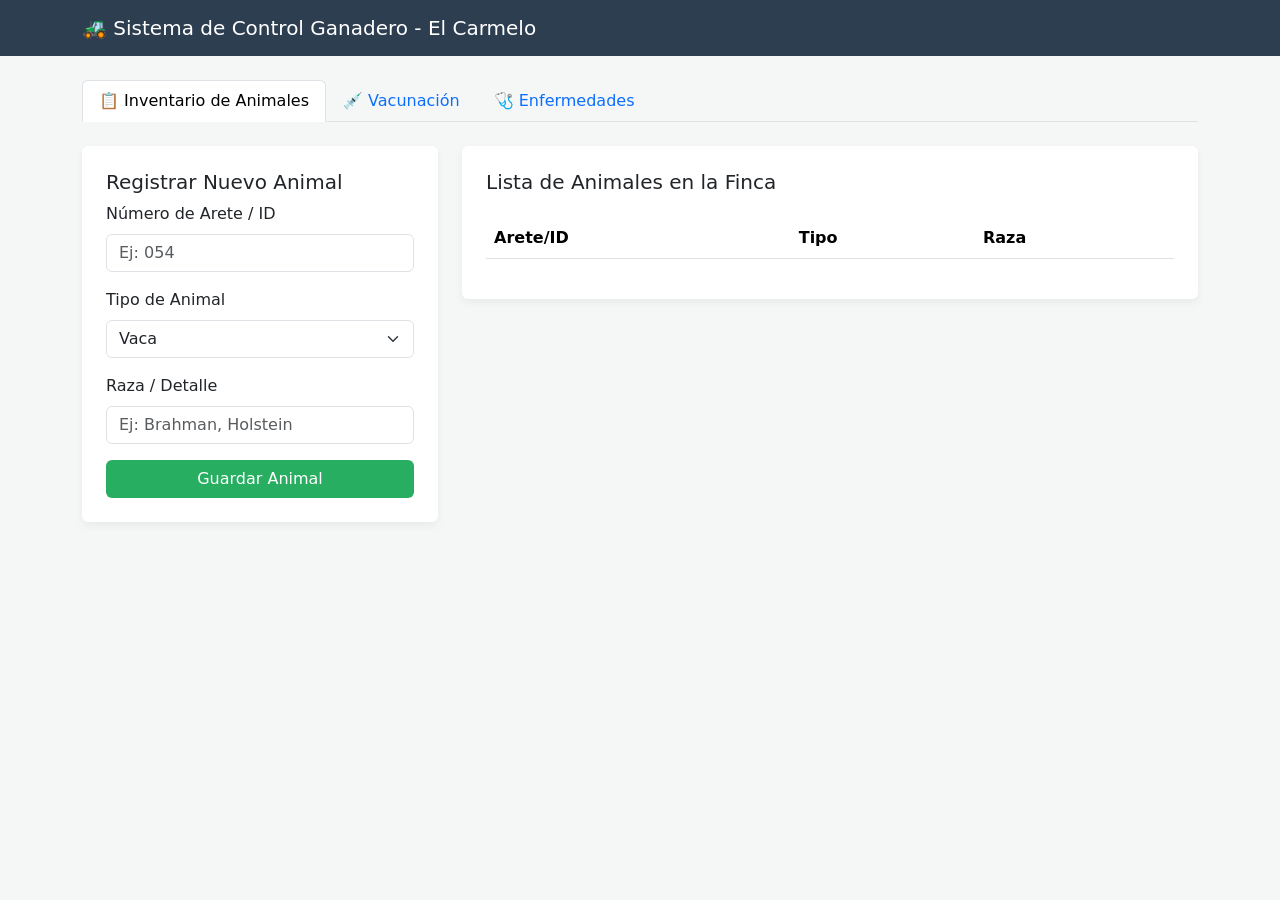
==== index.html @ 8bb4d023 "Estructura inicial modular de El Carmelo" ====
<!DOCTYPE html>
<html lang="es">
<head>
    <meta charset="UTF-8">
    <meta name="viewport" content="width=device-width, initial-scale=1.0">
    <title>Control Ganadero - Finca El Progreso</title>
    <link href="https://cdn.jsdelivr.net/npm/bootstrap@5.3.0/dist/css/bootstrap.min.css" rel="stylesheet">
    <link rel="stylesheet" href="css/styles.css">
</head>
<body>

    <nav class="navbar navbar-expand-lg navbar-dark mb-4">
        <div class="container">
            <a class="navbar-brand" href="#">🚜 Sistema de Control Ganadero - El Carmelo</a>
        </div>
    </nav>

    <div class="container">
        <ul class="nav nav-tabs mb-4" id="myTab" role="tablist">
            <li class="nav-item">
                <button class="nav-link active" id="inventario-tab" data-bs-toggle="tab" data-bs-target="#inventario" type="button">📋 Inventario de Animales</button>
            </li>
            <li class="nav-item">
                <button class="nav-link" id="vacunas-tab" data-bs-toggle="tab" data-bs-target="#vacunas" type="button">💉 Vacunación</button>
            </li>
            <li class="nav-item">
                <button class="nav-link" id="enfermedades-tab" data-bs-toggle="tab" data-bs-target="#enfermedades" type="button">🩺 Enfermedades</button>
            </li>
        </ul>

        <div class="tab-content" id="myTabContent">
            
            <div class="tab-pane fade show active" id="inventario">
                <div class="row">
                    <div class="col-md-4">
                        <div class="card p-4 mb-4">
                            <h5>Registrar Nuevo Animal</h5>
                            <form id="form-animal">
                                <div class="mb-3">
                                    <label class="form-label">Número de Arete / ID</label>
                                    <input type="text" id="arete" class="form-control" placeholder="Ej: 054" required>
                                </div>
                                <div class="mb-3">
                                    <label class="form-label">Tipo de Animal</label>
                                    <select id="tipo" class="form-select" required>
                                        <option value="Vaca">Vaca</option>
                                        <option value="Toro">Toro</option>
                                        <option value="Ternero">Ternero</option>
                                        <option value="Caballo">Caballo</option>
                                        <option value="Otro">Otro</option>
                                    </select>
                                </div>
                                <div class="mb-3">
                                    <label class="form-label">Raza / Detalle</label>
                                    <input type="text" id="raza" class="form-control" placeholder="Ej: Brahman, Holstein">
                                </div>
                                <button type="submit" class="btn btn-custom w-100">Guardar Animal</button>
                            </form>
                        </div>
                    </div>
                    <div class="col-md-8">
                        <div class="card p-4">
                            <h5>Lista de Animales en la Finca</h5>
                            <table class="table table-striped mt-3">
                                <thead>
                                    <tr>
                                        <th>Arete/ID</th>
                                        <th>Tipo</th>
                                        <th>Raza</th>
                                    </tr>
                                </thead>
                                <tbody id="tabla-animales"></tbody>
                            </table>
                        </div>
                    </div>
                </div>
            </div>

            <div class="tab-pane fade" id="vacunas">
                <div class="row">
                    <div class="col-md-4">
                        <div class="card p-4 mb-4">
                            <h5>Registrar Vacunación</h5>
                            <form id="form-vacuna">
                                <div class="mb-3">
                                    <label class="form-label">Arete del Animal</label>
                                    <input type="text" id="vacuna-arete" class="form-control" placeholder="Ej: 054" required>
                                </div>
                                <div class="mb-3">
                                    <label class="form-label">Nombre de la Vacuna</label>
                                    <input type="text" id="vacuna-nombre" class="form-control" placeholder="Ej: Fiebre Aftosa, Triple" required>
                                </div>
                                <div class="mb-3">
                                    <label class="form-label">Fecha de Aplicación</label>
                                    <input type="date" id="vacuna-fecha" class="form-control" required>
                                </div>
                                <button type="submit" class="btn btn-custom w-100">Registrar Vacuna</button>
                            </form>
                        </div>
                    </div>
                    <div class="col-md-8">
                        <div class="card p-4">
                            <h5>Historial de Vacunación</h5>
                            <table class="table table-striped mt-3">
                                <thead>
                                    <tr>
                                        <th>Animal (Arete)</th>
                                        <th>Vacuna</th>
                                        <th>Fecha</th>
                                    </tr>
                                </thead>
                                <tbody id="tabla-vacunas"></tbody>
                            </table>
                        </div>
                    </div>
                </div>
            </div>

            <div class="tab-pane fade" id="enfermedades">
                <div class="row">
                    <div class="col-md-4">
                        <div class="card p-4 mb-4">
                            <h5>Reportar Animal Enfermo</h5>
                            <form id="form-enfermedad">
                                <div class="mb-3">
                                    <label class="form-label">Arete del Animal</label>
                                    <input type="text" id="enf-arete" class="form-control" placeholder="Ej: 054" required>
                                </div>
                                <div class="mb-3">
                                    <label class="form-label">Diagnóstico / Síntomas</label>
                                    <input type="text" id="enf-nombre" class="form-control" placeholder="Ej: Mastitis, Cojera" required>
                                </div>
                                <div class="mb-3">
                                    <label class="form-label">Tratamiento / Medicamento</label>
                                    <textarea id="enf-tratamiento" class="form-control" rows="2" placeholder="Ej: Antibiótico por 3 días"></textarea>
                                </div>
                                <button type="submit" class="btn btn-custom w-100">Guardar Reporte</button>
                            </form>
                        </div>
                    </div>
                    <div class="col-md-8">
                        <div class="card p-4">
                            <h5>Control de Enfermedades y Tratamientos</h5>
                            <table class="table table-striped mt-3">
                                <thead>
                                    <tr>
                                        <th>Animal (Arete)</th>
                                        <th>Enfermedad/Síntomas</th>
                                        <th>Tratamiento</th>
                                    </tr>
                                </thead>
                                <tbody id="tabla-enfermedades"></tbody>
                            </table>
                        </div>
                    </div>
                </div>
            </div>

        </div>
    </div>

    <script src="https://cdn.jsdelivr.net/npm/bootstrap@5.3.0/dist/js/bootstrap.bundle.min.js"></script>
    
    <script src="js/main.js"></script>
</body>
</html>
---- css/styles.css ----
body {
    background-color: #f4f7f6;
}

.navbar {
    background-color: #2c3e50; /* Un azul oscuro elegante */
}

.card {
    border: none;
    box-shadow: 0 4px 8px rgba(0, 0, 0, 0.05);
}

.btn-custom {
    background-color: #27ae60; /* Verde campo */
    color: white;
}

.btn-custom:hover {
    background-color: #219653;
    color: white;
}
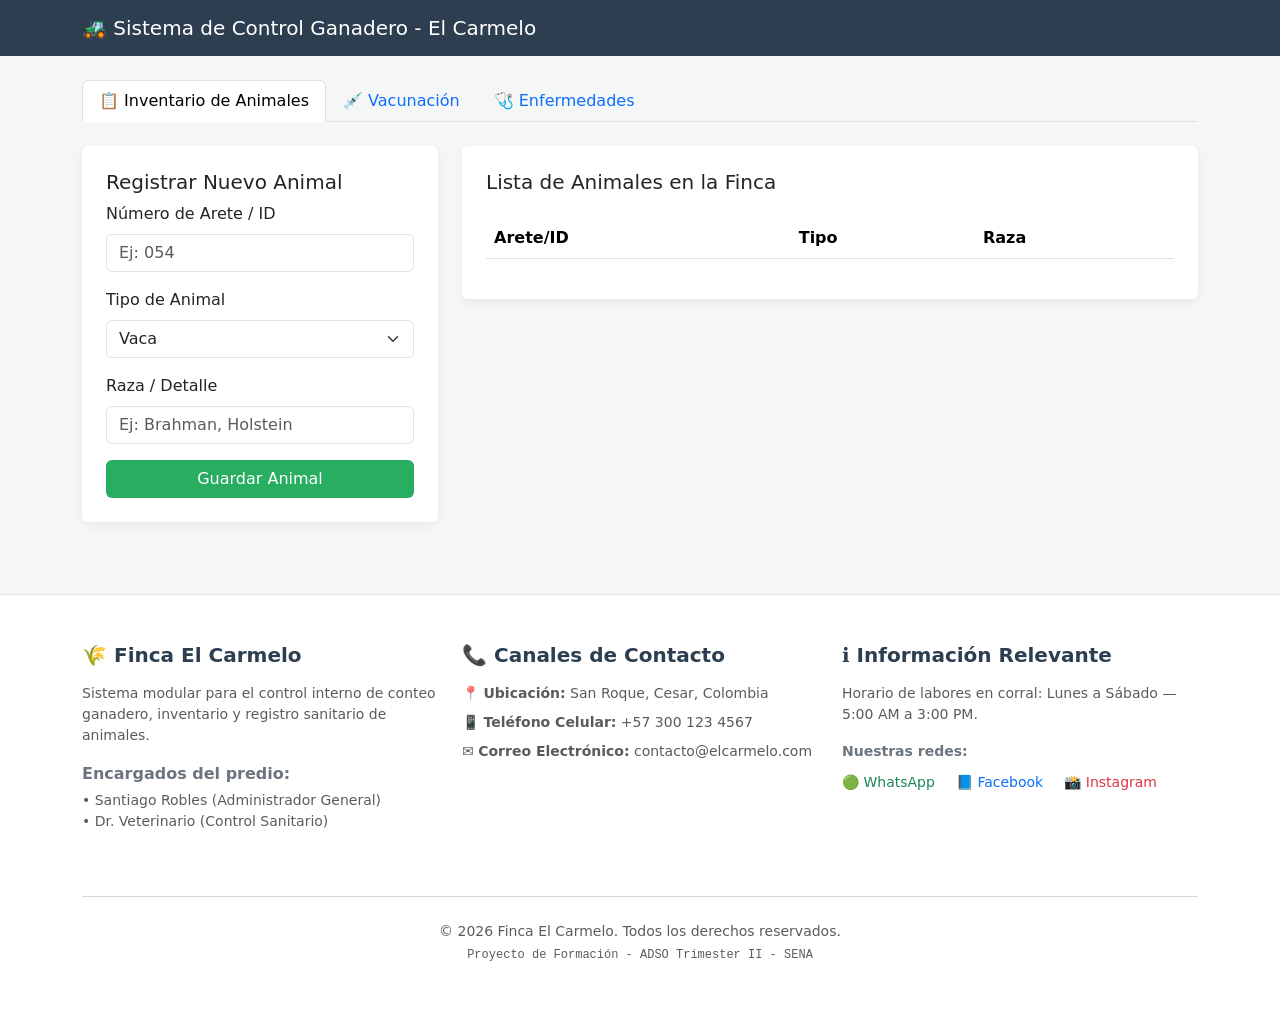
==== commit 8fec1f85: "Segunda actualización: contacto" ====
--- a/index.html
+++ b/index.html
@@ -159,8 +159,50 @@
         </div>
     </div>
 
+    <footer class="footer-finca mt-5 py-5">
+        <div class="container">
+            <div class="row text-center text-md-start">
+                
+                <div class="col-md-4 mb-4">
+                    <h5 class="fw-bold mb-3">🌾 Finca El Carmelo</h5>
+                    <p class="text-muted small">Sistema modular para el control interno de conteo ganadero, inventario y registro sanitario de animales.</p>
+                    <p class="mb-1 mt-3 fw-semibold text-secondary">Encargados del predio:</p>
+                    <ul class="list-unstyled text-muted small">
+                        <li>• Santiago Robles (Administrador General)</li> <li>• Dr. Veterinario (Control Sanitario)</li>   </ul>
+                </div>
+
+                <div class="col-md-4 mb-4">
+                    <h5 class="fw-bold mb-3">📞 Canales de Contacto</h5>
+                    <ul class="list-unstyled text-muted small">
+                        <li class="mb-2">📍 <strong>Ubicación:</strong> San Roque, Cesar, Colombia</li> <li class="mb-2">📱 <strong>Teléfono Celular:</strong> +57 300 123 4567</li>      <li class="mb-2">✉️ <strong>Correo Electrónico:</strong> contacto@elcarmelo.com</li> </ul>
+                </div>
+
+                <div class="col-md-4 mb-4">
+                    <h5 class="fw-bold mb-3">ℹ️ Información Relevante</h5>
+                    <p class="text-muted small mb-3">Horario de labores en corral: Lunes a Sábado — 5:00 AM a 3:00 PM.</p>
+                    
+                    <p class="mb-2 fw-semibold text-secondary small">Nuestras redes:</p>
+                    <div class="redes-sociales">
+                        <a href="#" class="text-decoration-none me-3 text-success small">🟢 WhatsApp</a>
+                        <a href="#" class="text-decoration-none me-3 text-primary small">📘 Facebook</a>
+                        <a href="#" class="text-decoration-none text-danger small">📸 Instagram</a>
+                    </div>
+                </div>
+
+            </div>
+
+            <hr class="text-muted my-4">
+
+            <div class="row">
+                <div class="col text-center">
+                    <p class="text-muted small mb-1">© 2026 Finca El Carmelo. Todos los derechos reservados.</p>
+                    <p class="text-muted extra-small font-monospace">Proyecto de Formación - ADSO Trimester II - SENA</p>
+                </div>
+            </div>
+        </div>
+    </footer>
+
     <script src="https://cdn.jsdelivr.net/npm/bootstrap@5.3.0/dist/js/bootstrap.bundle.min.js"></script>
-    
     <script src="js/main.js"></script>
 </body>
 </html>
--- a/css/styles.css
+++ b/css/styles.css
@@ -19,4 +19,19 @@
 .btn-custom:hover {
     background-color: #219653;
     color: white;
+}
+/* ==================================================== */
+/* ESTILOS EXCLUSIVOS PARA EL PIE DE PÁGINA (FOOTER)    */
+/* ==================================================== */
+.footer-finca {
+    background-color: #ffffff; /* Fondo totalmente blanco para que resalte del gris del fondo */
+    border-top: 1px solid #e3e6f0; /* Una línea gris muy sutil en la parte superior */
+}
+
+.footer-finca h5 {
+    color: #2c3e50; /* Usamos el mismo tono azul oscuro de tu barra de navegación superior */
+}
+
+.extra-small {
+    font-size: 0.75rem; /* Un tamaño de letra un poco más pequeño para los créditos institucionales */
 }
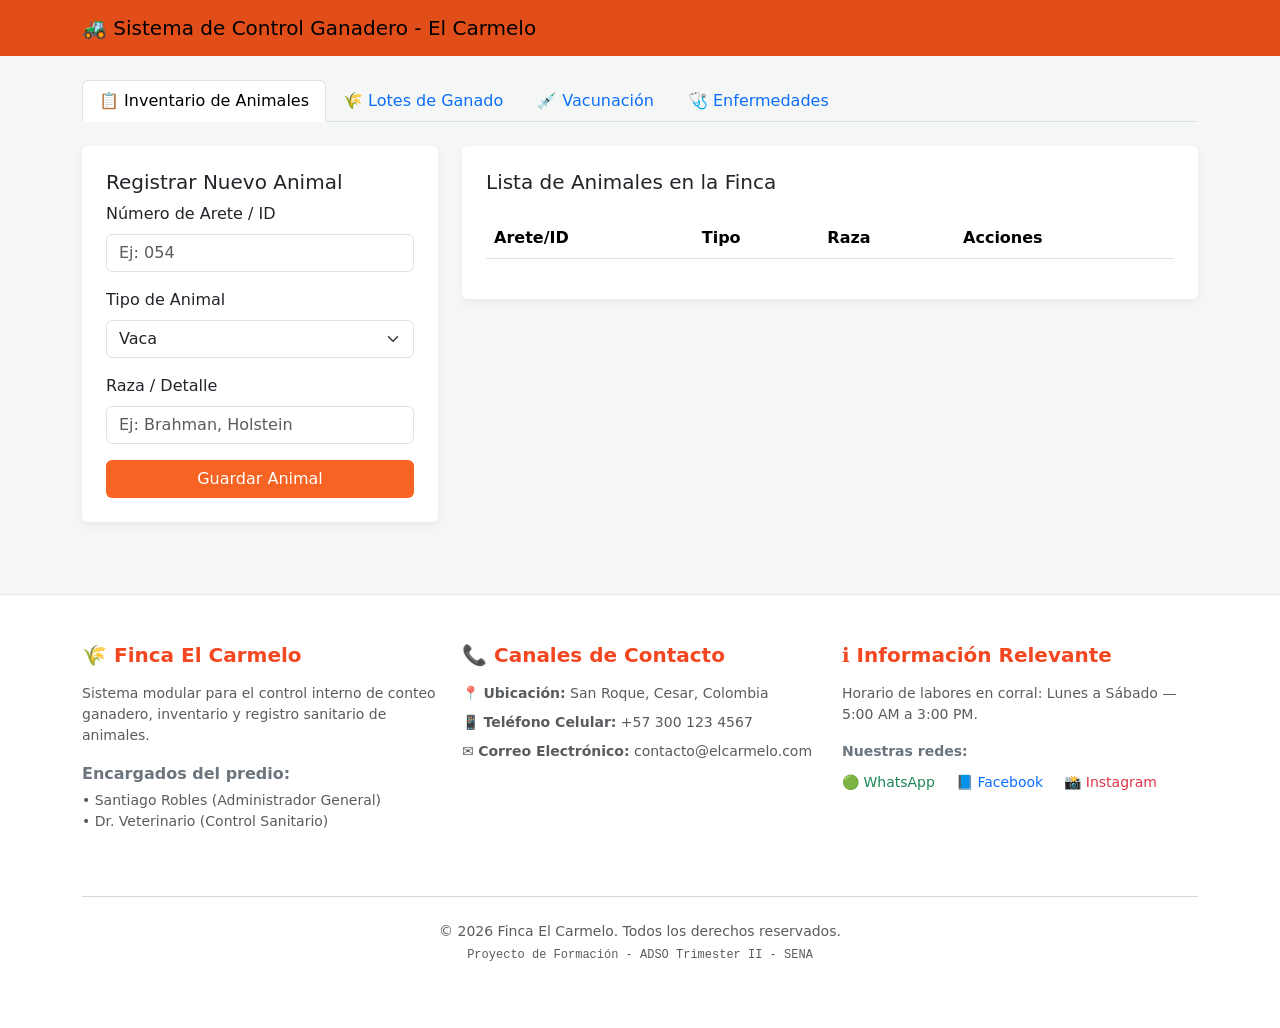
==== commit 9dbf4a1a: "Versión 0.2" ====
--- a/index.html
+++ b/index.html
@@ -9,7 +9,7 @@
 </head>
 <body>
 
-    <nav class="navbar navbar-expand-lg navbar-dark mb-4">
+    <nav class="navbar navbar-expand-lg navbar- mb-4">
         <div class="container">
             <a class="navbar-brand" href="#">🚜 Sistema de Control Ganadero - El Carmelo</a>
         </div>
@@ -19,6 +19,9 @@
         <ul class="nav nav-tabs mb-4" id="myTab" role="tablist">
             <li class="nav-item">
                 <button class="nav-link active" id="inventario-tab" data-bs-toggle="tab" data-bs-target="#inventario" type="button">📋 Inventario de Animales</button>
+            </li>
+            <li class="nav-item">
+                <button class="nav-link" id="lotes-tab" data-bs-toggle="tab" data-bs-target="#lotes" type="button">🌾 Lotes de Ganado</button>
             </li>
             <li class="nav-item">
                 <button class="nav-link" id="vacunas-tab" data-bs-toggle="tab" data-bs-target="#vacunas" type="button">💉 Vacunación</button>
@@ -67,10 +70,23 @@
                                         <th>Arete/ID</th>
                                         <th>Tipo</th>
                                         <th>Raza</th>
-                                    </tr>
+                                        <th>Acciones</th> </tr>
                                 </thead>
                                 <tbody id="tabla-animales"></tbody>
                             </table>
+                        </div>
+                    </div>
+                </div>
+            </div>
+
+            <div class="tab-pane fade" id="lotes">
+                <div class="row">
+                    <div class="col-md-12">
+                        <div class="card p-4">
+                            <h5>Resumen de Animales por Lotes (Categorías)</h5>
+                            <p class="text-muted">Aquí puedes ver de forma automática cuántos animales tienes registrados según su tipo.</p>
+                            <div class="row mt-4" id="contenedor-lotes">
+                                </div>
                         </div>
                     </div>
                 </div>
@@ -202,6 +218,8 @@
         </div>
     </footer>
 
+
+    
     <script src="https://cdn.jsdelivr.net/npm/bootstrap@5.3.0/dist/js/bootstrap.bundle.min.js"></script>
     <script src="js/main.js"></script>
 </body>
--- a/css/styles.css
+++ b/css/styles.css
@@ -3,7 +3,7 @@
 }
 
 .navbar {
-    background-color: #2c3e50; /* Un azul oscuro elegante */
+    background-color: #e24e19; /* Un azul oscuro elegante */
 }
 
 .card {
@@ -12,12 +12,12 @@
 }
 
 .btn-custom {
-    background-color: #27ae60; /* Verde campo */
+    background-color: #f66323; /* Verde campo */
     color: white;
 }
 
 .btn-custom:hover {
-    background-color: #219653;
+    background-color: #df591af1;
     color: white;
 }
 /* ==================================================== */
@@ -29,7 +29,7 @@
 }
 
 .footer-finca h5 {
-    color: #2c3e50; /* Usamos el mismo tono azul oscuro de tu barra de navegación superior */
+    color: #f1390fed; /* Usamos el mismo tono azul oscuro de tu barra de navegación superior */
 }
 
 .extra-small {
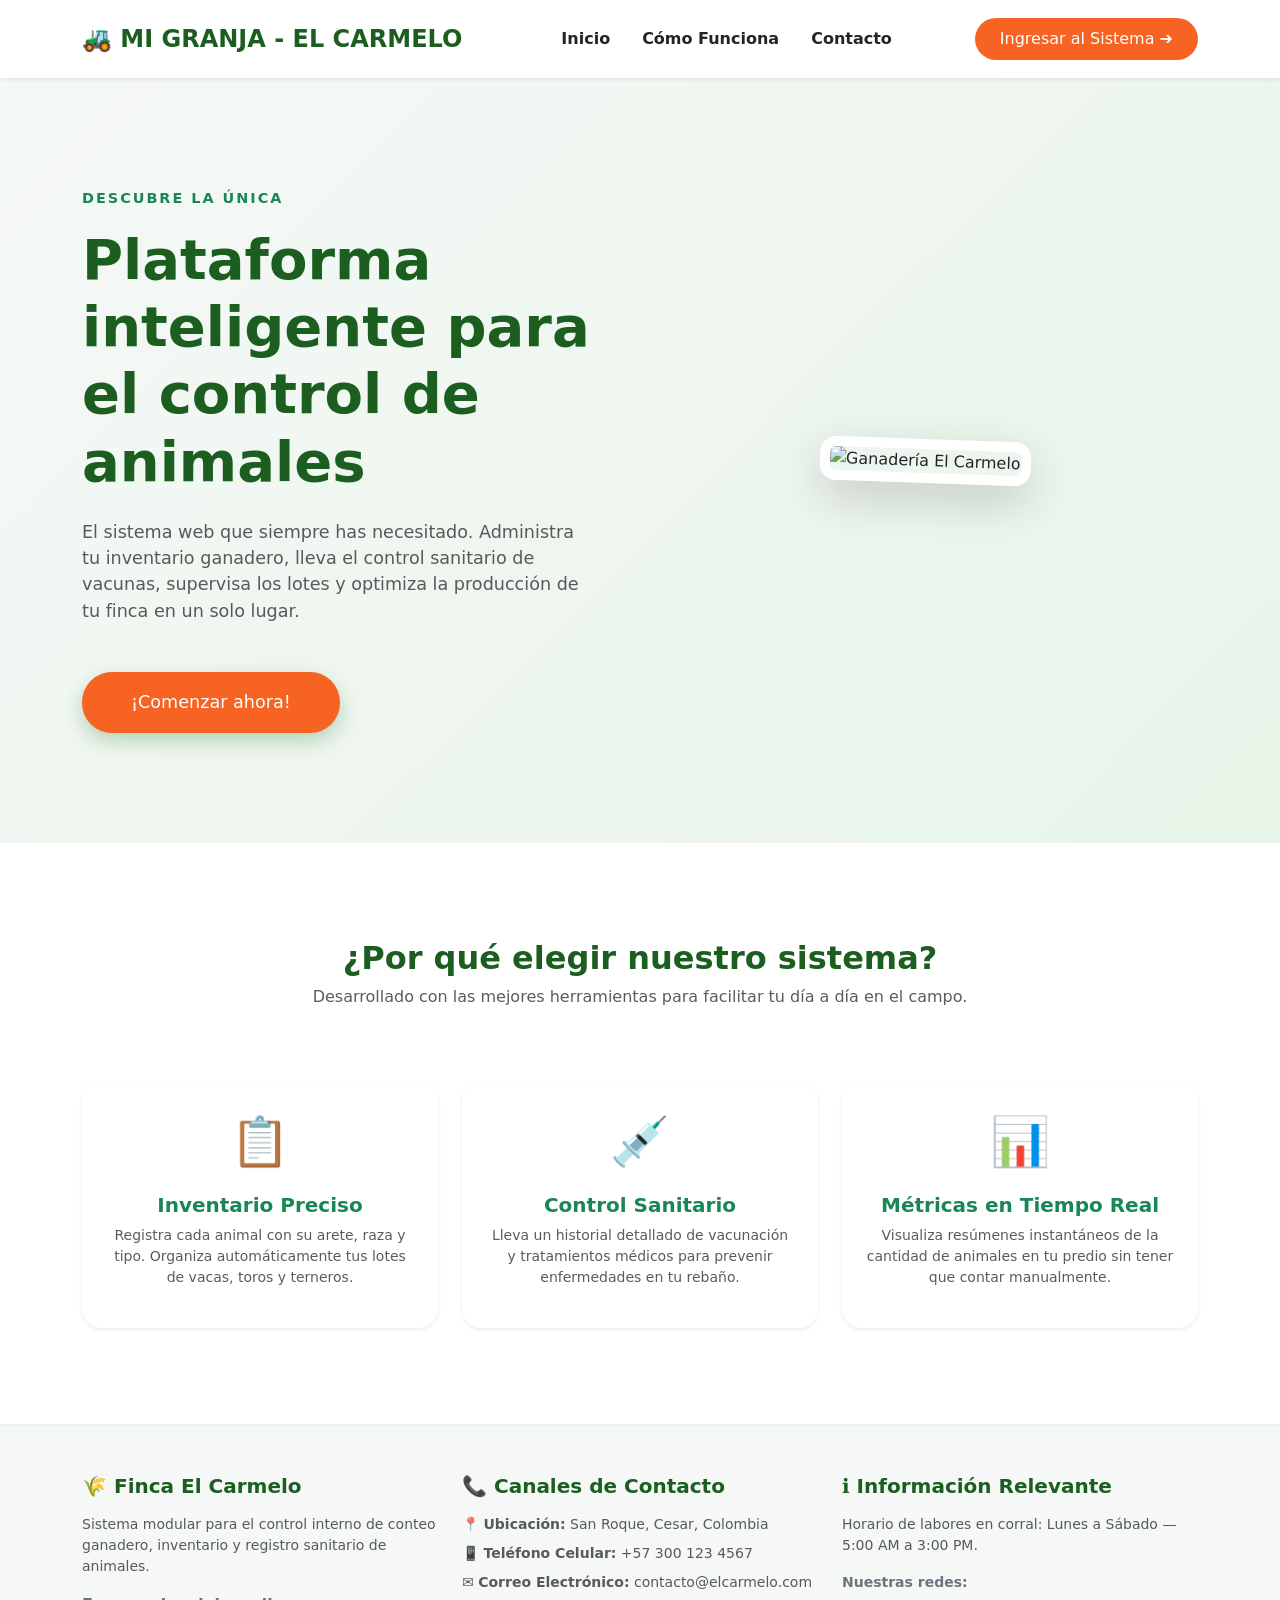
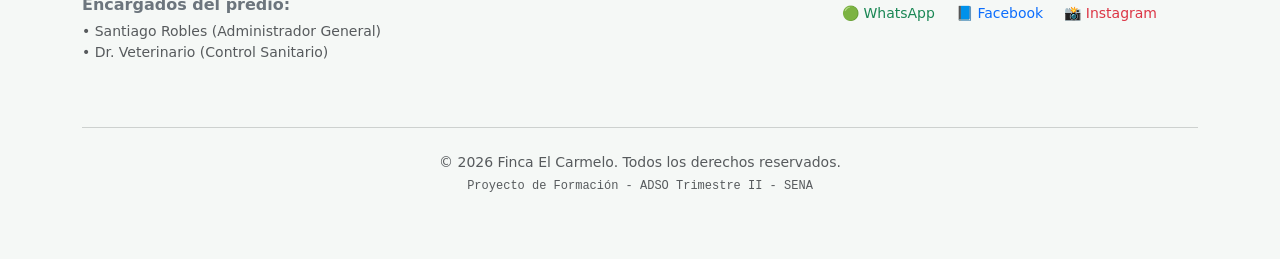
==== commit 2636a319: "version 0.3" ====
--- a/index.html
+++ b/index.html
@@ -3,200 +3,123 @@
 <head>
     <meta charset="UTF-8">
     <meta name="viewport" content="width=device-width, initial-scale=1.0">
-    <title>Control Ganadero - Finca El Progreso</title>
+    <title>Inicio - El Carmelo AgroTech</title>
+    <!-- Bootstrap CSS (El diseño base) -->
     <link href="https://cdn.jsdelivr.net/npm/bootstrap@5.3.0/dist/css/bootstrap.min.css" rel="stylesheet">
+    <!-- Tus propios estilos (Para que use tus colores verdes modernos) -->
     <link rel="stylesheet" href="css/styles.css">
 </head>
 <body>
 
-    <nav class="navbar navbar-expand-lg navbar- mb-4">
+    <!-- BARRA DE NAVEGACIÓN SUPERIOR -->
+    <nav class="navbar navbar-expand-lg navbar-light bg-white py-3 shadow-sm">
         <div class="container">
-            <a class="navbar-brand" href="#">🚜 Sistema de Control Ganadero - El Carmelo</a>
+            <a class="navbar-brand fw-bold" style="color: #1b5e20; font-size: 1.5rem;" href="#">
+                🚜 MI GRANJA - EL CARMELO
+            </a>
+            <button class="navbar-toggler" type="button" data-bs-toggle="collapse" data-bs-target="#menuPrincipal">
+                <span class="navbar-toggler-icon"></span>
+            </button>
+            <div class="collapse navbar-collapse" id="menuPrincipal">
+                <ul class="navbar-nav mx-auto mb-2 mb-lg-0">
+                    <li class="nav-item"><a class="nav-link fw-semibold text-dark px-3" href="#">Inicio</a></li>
+                    <li class="nav-item"><a class="nav-link fw-semibold text-dark px-3" href="#beneficios">Cómo Funciona</a></li>
+                    <li class="nav-item"><a class="nav-link fw-semibold text-dark px-3" href="#contacto">Contacto</a></li>
+                </ul>
+                <!-- Este botón te lleva mágicamente a tus tablas de animales -->
+                <a href="sistema.html" class="btn btn-custom px-4 py-2" style="border-radius: 25px;">Ingresar al Sistema ➔</a>
+            </div>
         </div>
     </nav>
 
-    <div class="container">
-        <ul class="nav nav-tabs mb-4" id="myTab" role="tablist">
-            <li class="nav-item">
-                <button class="nav-link active" id="inventario-tab" data-bs-toggle="tab" data-bs-target="#inventario" type="button">📋 Inventario de Animales</button>
-            </li>
-            <li class="nav-item">
-                <button class="nav-link" id="lotes-tab" data-bs-toggle="tab" data-bs-target="#lotes" type="button">🌾 Lotes de Ganado</button>
-            </li>
-            <li class="nav-item">
-                <button class="nav-link" id="vacunas-tab" data-bs-toggle="tab" data-bs-target="#vacunas" type="button">💉 Vacunación</button>
-            </li>
-            <li class="nav-item">
-                <button class="nav-link" id="enfermedades-tab" data-bs-toggle="tab" data-bs-target="#enfermedades" type="button">🩺 Enfermedades</button>
-            </li>
-        </ul>
+    <!-- SECCIÓN DE PORTADA PRINCIPAL (HERO) -->
+    <section class="hero-section d-flex align-items-center" style="min-height: 85vh; background: linear-gradient(135deg, #f5f8f6 0%, #e8f5e9 100%);">
+        <div class="container">
+            <div class="row align-items-center">
+                
+                <!-- Texto Izquierdo -->
+                <div class="col-lg-6 mb-5 mb-lg-0 pe-lg-5">
+                    <p class="text-success fw-bold text-uppercase" style="letter-spacing: 2px; font-size: 0.9rem;">Descubre la única</p>
+                    <h1 class="display-4 fw-bold mb-4" style="color: #1b5e20; line-height: 1.2;">
+                        Plataforma inteligente para el control de animales
+                    </h1>
+                    <p class="lead text-muted mb-5" style="font-size: 1.1rem;">
+                        El sistema web que siempre has necesitado. Administra tu inventario ganadero, lleva el control sanitario de vacunas, supervisa los lotes y optimiza la producción de tu finca en un solo lugar.
+                    </p>
+                    <a href="sistema.html" class="btn btn-custom btn-lg px-5 py-3" style="border-radius: 30px; font-size: 1.1rem; box-shadow: 0 8px 20px rgba(46, 125, 50, 0.3);">
+                        ¡Comenzar ahora!
+                    </a>
+                </div>
+                
+                <!-- Imagen Derecha Ilustrativa -->
+                <div class="col-lg-6 text-center">
+                    <img src="https://images.unsplash.com/photo-1544252683-3665eb871a36?ixlib=rb-4.0.3&auto=format&fit=crop&w=800&q=80" 
+                         alt="Ganadería El Carmelo" 
+                         class="img-fluid rounded-4 shadow-lg" 
+                         style="border: 10px solid white; transform: rotate(2deg);">
+                </div>
+            </div>
+        </div>
+    </section>
 
-        <div class="tab-content" id="myTabContent">
+    <!-- SECCIÓN DE BENEFICIOS (TARJETAS) -->
+    <section id="beneficios" class="py-5 bg-white">
+        <div class="container py-5">
+            <div class="text-center mb-5">
+                <h2 class="fw-bold" style="color: #1b5e20;">¿Por qué elegir nuestro sistema?</h2>
+                <p class="text-muted">Desarrollado con las mejores herramientas para facilitar tu día a día en el campo.</p>
+            </div>
             
-            <div class="tab-pane fade show active" id="inventario">
-                <div class="row">
-                    <div class="col-md-4">
-                        <div class="card p-4 mb-4">
-                            <h5>Registrar Nuevo Animal</h5>
-                            <form id="form-animal">
-                                <div class="mb-3">
-                                    <label class="form-label">Número de Arete / ID</label>
-                                    <input type="text" id="arete" class="form-control" placeholder="Ej: 054" required>
-                                </div>
-                                <div class="mb-3">
-                                    <label class="form-label">Tipo de Animal</label>
-                                    <select id="tipo" class="form-select" required>
-                                        <option value="Vaca">Vaca</option>
-                                        <option value="Toro">Toro</option>
-                                        <option value="Ternero">Ternero</option>
-                                        <option value="Caballo">Caballo</option>
-                                        <option value="Otro">Otro</option>
-                                    </select>
-                                </div>
-                                <div class="mb-3">
-                                    <label class="form-label">Raza / Detalle</label>
-                                    <input type="text" id="raza" class="form-control" placeholder="Ej: Brahman, Holstein">
-                                </div>
-                                <button type="submit" class="btn btn-custom w-100">Guardar Animal</button>
-                            </form>
-                        </div>
+            <div class="row g-4 mt-3">
+                <div class="col-md-4">
+                    <div class="card h-100 text-center p-4 shadow-sm" style="border-radius: 20px;">
+                        <div class="mb-3" style="font-size: 3rem;">📋</div>
+                        <h5 class="fw-bold text-success">Inventario Preciso</h5>
+                        <p class="text-muted small">Registra cada animal con su arete, raza y tipo. Organiza automáticamente tus lotes de vacas, toros y terneros.</p>
                     </div>
-                    <div class="col-md-8">
-                        <div class="card p-4">
-                            <h5>Lista de Animales en la Finca</h5>
-                            <table class="table table-striped mt-3">
-                                <thead>
-                                    <tr>
-                                        <th>Arete/ID</th>
-                                        <th>Tipo</th>
-                                        <th>Raza</th>
-                                        <th>Acciones</th> </tr>
-                                </thead>
-                                <tbody id="tabla-animales"></tbody>
-                            </table>
-                        </div>
+                </div>
+                <div class="col-md-4">
+                    <div class="card h-100 text-center p-4 shadow-sm" style="border-radius: 20px;">
+                        <div class="mb-3" style="font-size: 3rem;">💉</div>
+                        <h5 class="fw-bold text-success">Control Sanitario</h5>
+                        <p class="text-muted small">Lleva un historial detallado de vacunación y tratamientos médicos para prevenir enfermedades en tu rebaño.</p>
+                    </div>
+                </div>
+                <div class="col-md-4">
+                    <div class="card h-100 text-center p-4 shadow-sm" style="border-radius: 20px;">
+                        <div class="mb-3" style="font-size: 3rem;">📊</div>
+                        <h5 class="fw-bold text-success">Métricas en Tiempo Real</h5>
+                        <p class="text-muted small">Visualiza resúmenes instantáneos de la cantidad de animales en tu predio sin tener que contar manualmente.</p>
                     </div>
                 </div>
             </div>
+        </div>
+    </section>
 
-            <div class="tab-pane fade" id="lotes">
-                <div class="row">
-                    <div class="col-md-12">
-                        <div class="card p-4">
-                            <h5>Resumen de Animales por Lotes (Categorías)</h5>
-                            <p class="text-muted">Aquí puedes ver de forma automática cuántos animales tienes registrados según su tipo.</p>
-                            <div class="row mt-4" id="contenedor-lotes">
-                                </div>
-                        </div>
-                    </div>
-                </div>
-            </div>
-
-            <div class="tab-pane fade" id="vacunas">
-                <div class="row">
-                    <div class="col-md-4">
-                        <div class="card p-4 mb-4">
-                            <h5>Registrar Vacunación</h5>
-                            <form id="form-vacuna">
-                                <div class="mb-3">
-                                    <label class="form-label">Arete del Animal</label>
-                                    <input type="text" id="vacuna-arete" class="form-control" placeholder="Ej: 054" required>
-                                </div>
-                                <div class="mb-3">
-                                    <label class="form-label">Nombre de la Vacuna</label>
-                                    <input type="text" id="vacuna-nombre" class="form-control" placeholder="Ej: Fiebre Aftosa, Triple" required>
-                                </div>
-                                <div class="mb-3">
-                                    <label class="form-label">Fecha de Aplicación</label>
-                                    <input type="date" id="vacuna-fecha" class="form-control" required>
-                                </div>
-                                <button type="submit" class="btn btn-custom w-100">Registrar Vacuna</button>
-                            </form>
-                        </div>
-                    </div>
-                    <div class="col-md-8">
-                        <div class="card p-4">
-                            <h5>Historial de Vacunación</h5>
-                            <table class="table table-striped mt-3">
-                                <thead>
-                                    <tr>
-                                        <th>Animal (Arete)</th>
-                                        <th>Vacuna</th>
-                                        <th>Fecha</th>
-                                    </tr>
-                                </thead>
-                                <tbody id="tabla-vacunas"></tbody>
-                            </table>
-                        </div>
-                    </div>
-                </div>
-            </div>
-
-            <div class="tab-pane fade" id="enfermedades">
-                <div class="row">
-                    <div class="col-md-4">
-                        <div class="card p-4 mb-4">
-                            <h5>Reportar Animal Enfermo</h5>
-                            <form id="form-enfermedad">
-                                <div class="mb-3">
-                                    <label class="form-label">Arete del Animal</label>
-                                    <input type="text" id="enf-arete" class="form-control" placeholder="Ej: 054" required>
-                                </div>
-                                <div class="mb-3">
-                                    <label class="form-label">Diagnóstico / Síntomas</label>
-                                    <input type="text" id="enf-nombre" class="form-control" placeholder="Ej: Mastitis, Cojera" required>
-                                </div>
-                                <div class="mb-3">
-                                    <label class="form-label">Tratamiento / Medicamento</label>
-                                    <textarea id="enf-tratamiento" class="form-control" rows="2" placeholder="Ej: Antibiótico por 3 días"></textarea>
-                                </div>
-                                <button type="submit" class="btn btn-custom w-100">Guardar Reporte</button>
-                            </form>
-                        </div>
-                    </div>
-                    <div class="col-md-8">
-                        <div class="card p-4">
-                            <h5>Control de Enfermedades y Tratamientos</h5>
-                            <table class="table table-striped mt-3">
-                                <thead>
-                                    <tr>
-                                        <th>Animal (Arete)</th>
-                                        <th>Enfermedad/Síntomas</th>
-                                        <th>Tratamiento</th>
-                                    </tr>
-                                </thead>
-                                <tbody id="tabla-enfermedades"></tbody>
-                            </table>
-                        </div>
-                    </div>
-                </div>
-            </div>
-
-        </div>
-    </div>
-
-    <footer class="footer-finca mt-5 py-5">
+    <!-- PIE DE PÁGINA (FOOTER) -->
+    <footer id="contacto" class="footer-finca py-5" style="background-color: #f5f8f6; border-top: 2px solid #e8f5e9;">
         <div class="container">
             <div class="row text-center text-md-start">
-                
                 <div class="col-md-4 mb-4">
-                    <h5 class="fw-bold mb-3">🌾 Finca El Carmelo</h5>
+                    <h5 class="fw-bold mb-3" style="color: #1b5e20;">🌾 Finca El Carmelo</h5>
                     <p class="text-muted small">Sistema modular para el control interno de conteo ganadero, inventario y registro sanitario de animales.</p>
                     <p class="mb-1 mt-3 fw-semibold text-secondary">Encargados del predio:</p>
                     <ul class="list-unstyled text-muted small">
-                        <li>• Santiago Robles (Administrador General)</li> <li>• Dr. Veterinario (Control Sanitario)</li>   </ul>
+                        <li>• Santiago Robles (Administrador General)</li> 
+                        <li>• Dr. Veterinario (Control Sanitario)</li>   
+                    </ul>
                 </div>
-
                 <div class="col-md-4 mb-4">
-                    <h5 class="fw-bold mb-3">📞 Canales de Contacto</h5>
+                    <h5 class="fw-bold mb-3" style="color: #1b5e20;">📞 Canales de Contacto</h5>
                     <ul class="list-unstyled text-muted small">
-                        <li class="mb-2">📍 <strong>Ubicación:</strong> San Roque, Cesar, Colombia</li> <li class="mb-2">📱 <strong>Teléfono Celular:</strong> +57 300 123 4567</li>      <li class="mb-2">✉️ <strong>Correo Electrónico:</strong> contacto@elcarmelo.com</li> </ul>
+                        <li class="mb-2">📍 <strong>Ubicación:</strong> San Roque, Cesar, Colombia</li> 
+                        <li class="mb-2">📱 <strong>Teléfono Celular:</strong> +57 300 123 4567</li>      
+                        <li class="mb-2">✉️ <strong>Correo Electrónico:</strong> contacto@elcarmelo.com</li> 
+                    </ul>
                 </div>
-
                 <div class="col-md-4 mb-4">
-                    <h5 class="fw-bold mb-3">ℹ️ Información Relevante</h5>
+                    <h5 class="fw-bold mb-3" style="color: #1b5e20;">ℹ️ Información Relevante</h5>
                     <p class="text-muted small mb-3">Horario de labores en corral: Lunes a Sábado — 5:00 AM a 3:00 PM.</p>
-                    
                     <p class="mb-2 fw-semibold text-secondary small">Nuestras redes:</p>
                     <div class="redes-sociales">
                         <a href="#" class="text-decoration-none me-3 text-success small">🟢 WhatsApp</a>
@@ -204,23 +127,18 @@
                         <a href="#" class="text-decoration-none text-danger small">📸 Instagram</a>
                     </div>
                 </div>
-
             </div>
-
             <hr class="text-muted my-4">
-
             <div class="row">
                 <div class="col text-center">
                     <p class="text-muted small mb-1">© 2026 Finca El Carmelo. Todos los derechos reservados.</p>
-                    <p class="text-muted extra-small font-monospace">Proyecto de Formación - ADSO Trimester II - SENA</p>
+                    <p class="text-muted extra-small font-monospace">Proyecto de Formación - ADSO Trimestre II - SENA</p>
                 </div>
             </div>
         </div>
     </footer>
 
-
-    
+    <!-- Bootstrap JS (Para que funcionen los menús desplegables) -->
     <script src="https://cdn.jsdelivr.net/npm/bootstrap@5.3.0/dist/js/bootstrap.bundle.min.js"></script>
-    <script src="js/main.js"></script>
 </body>
 </html>
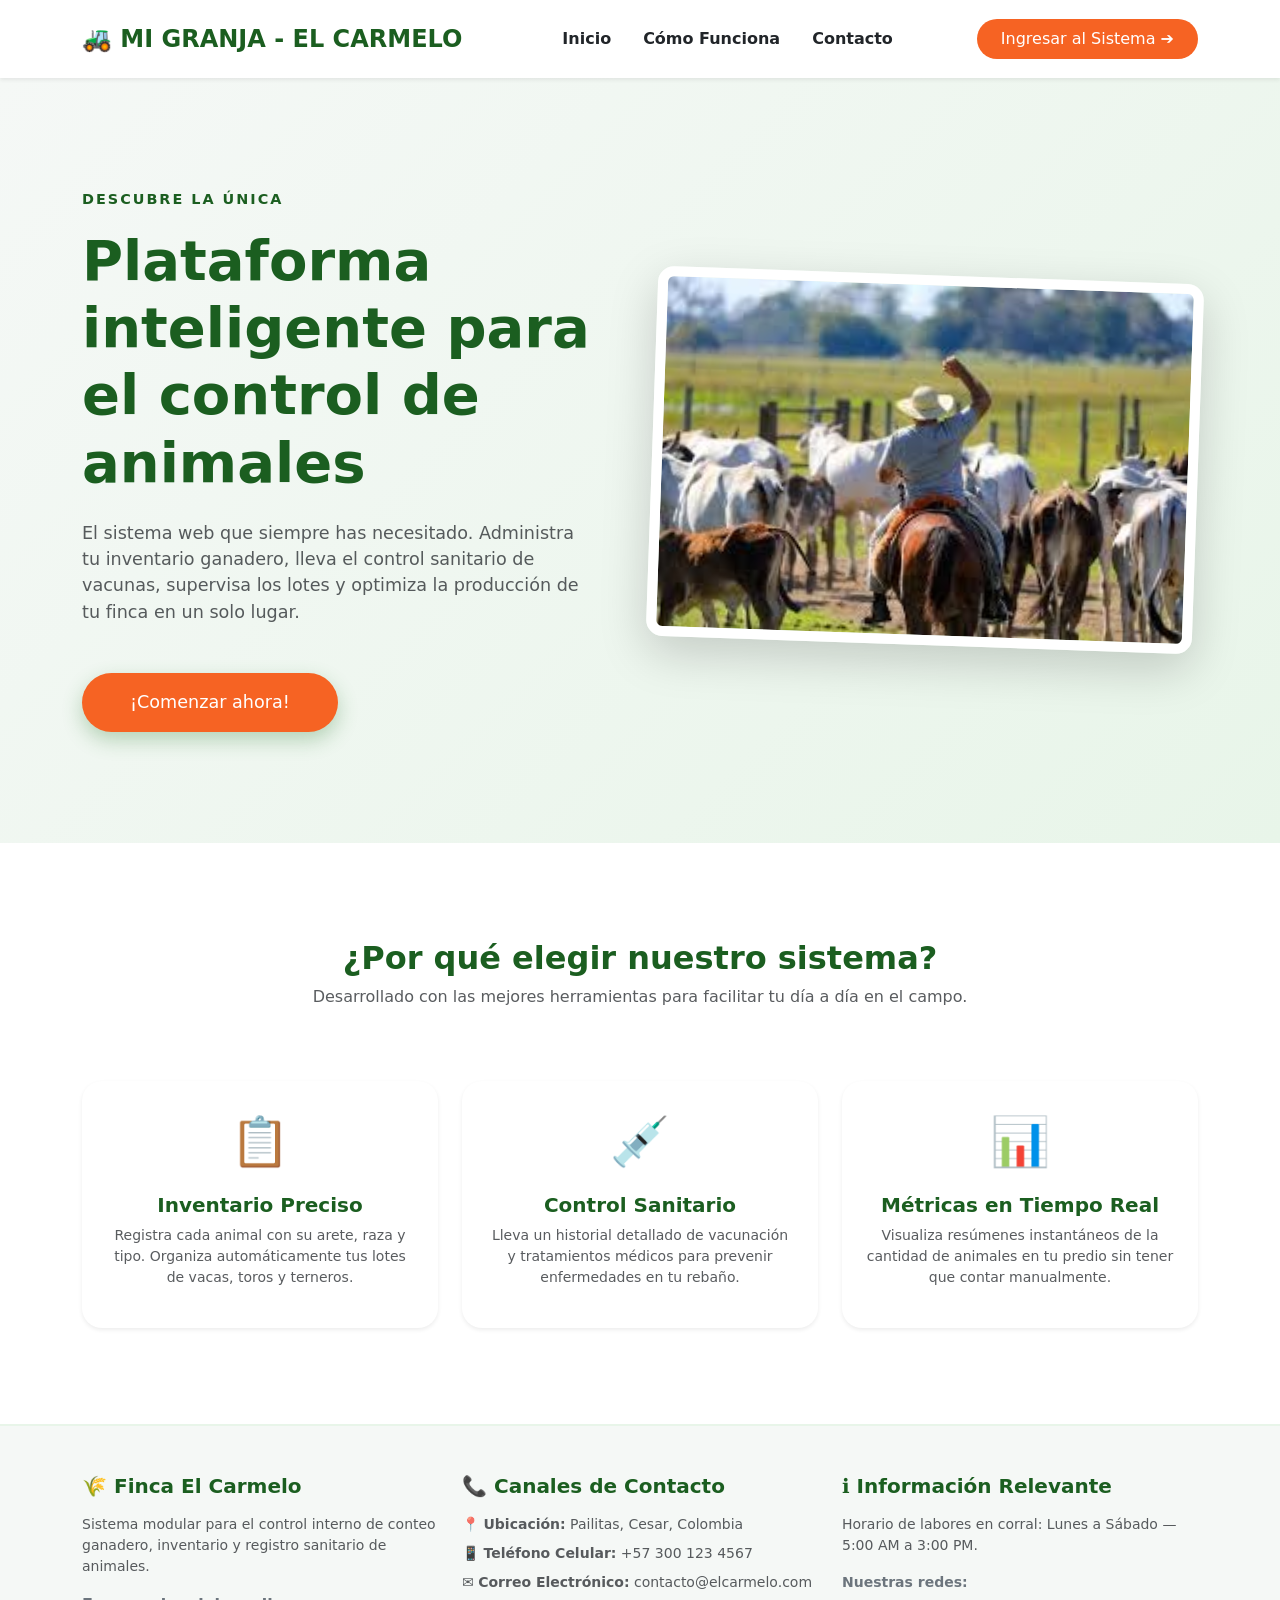
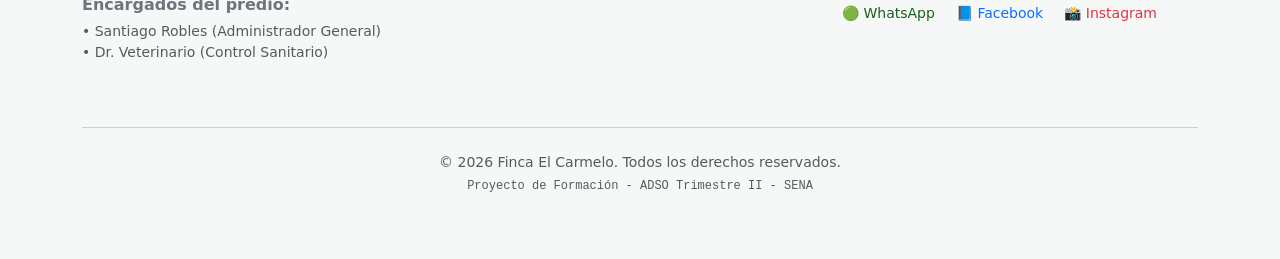
==== commit b421ae3f: "verion 0.3" ====
--- a/index.html
+++ b/index.html
@@ -6,7 +6,7 @@
     <title>Inicio - El Carmelo AgroTech</title>
     <!-- Bootstrap CSS (El diseño base) -->
     <link href="https://cdn.jsdelivr.net/npm/bootstrap@5.3.0/dist/css/bootstrap.min.css" rel="stylesheet">
-    <!-- Tus propios estilos (Para que use tus colores verdes modernos) -->
+    <!-- Ruta corregida apuntando a tu carpeta css -->
     <link rel="stylesheet" href="css/styles.css">
 </head>
 <body>
@@ -26,7 +26,6 @@
                     <li class="nav-item"><a class="nav-link fw-semibold text-dark px-3" href="#beneficios">Cómo Funciona</a></li>
                     <li class="nav-item"><a class="nav-link fw-semibold text-dark px-3" href="#contacto">Contacto</a></li>
                 </ul>
-                <!-- Este botón te lleva mágicamente a tus tablas de animales -->
                 <a href="sistema.html" class="btn btn-custom px-4 py-2" style="border-radius: 25px;">Ingresar al Sistema ➔</a>
             </div>
         </div>
@@ -50,14 +49,15 @@
                         ¡Comenzar ahora!
                     </a>
                 </div>
-                
-                <!-- Imagen Derecha Ilustrativa -->
+              
+                <!-- Imagen Derecha basada en tu captura real -->
                 <div class="col-lg-6 text-center">
-                    <img src="https://images.unsplash.com/photo-1544252683-3665eb871a36?ixlib=rb-4.0.3&auto=format&fit=crop&w=800&q=80" 
+                    <img src="assets/images/Foto software.jpeg" 
                          alt="Ganadería El Carmelo" 
                          class="img-fluid rounded-4 shadow-lg" 
-                         style="border: 10px solid white; transform: rotate(2deg);">
+                         style="border: 10px solid white; transform: rotate(2deg); max-height: 420px; width: 100%; object-fit: cover;">
                 </div>
+
             </div>
         </div>
     </section>
@@ -112,7 +112,7 @@
                 <div class="col-md-4 mb-4">
                     <h5 class="fw-bold mb-3" style="color: #1b5e20;">📞 Canales de Contacto</h5>
                     <ul class="list-unstyled text-muted small">
-                        <li class="mb-2">📍 <strong>Ubicación:</strong> San Roque, Cesar, Colombia</li> 
+                        <li class="mb-2">📍 <strong>Ubicación:</strong> Pailitas, Cesar, Colombia</li> 
                         <li class="mb-2">📱 <strong>Teléfono Celular:</strong> +57 300 123 4567</li>      
                         <li class="mb-2">✉️ <strong>Correo Electrónico:</strong> contacto@elcarmelo.com</li> 
                     </ul>
@@ -138,7 +138,7 @@
         </div>
     </footer>
 
-    <!-- Bootstrap JS (Para que funcionen los menús desplegables) -->
+    <!-- Bootstrap JS -->
     <script src="https://cdn.jsdelivr.net/npm/bootstrap@5.3.0/dist/js/bootstrap.bundle.min.js"></script>
 </body>
 </html>
--- a/css/styles.css
+++ b/css/styles.css
@@ -1,37 +1,48 @@
+/* Estilos Globales del Sitio */
 body {
-    background-color: #f4f7f6;
+    background-color: #f4f7f6; /* Fondo grisáceo claro muy sutil */
 }
 
-.navbar {
-    background-color: #e24e19; /* Un azul oscuro elegante */
+/* Color corporativo verde oscuro para títulos específicos */
+.text-success, .navbar-brand {
+    color: #1b5e20 !important;
 }
 
+/* Tarjetas */
 .card {
     border: none;
     box-shadow: 0 4px 8px rgba(0, 0, 0, 0.05);
+    transition: transform 0.2s ease;
 }
 
+.card:hover {
+    transform: translateY(-2px);
+}
+
+/* Botón personalizado unificado (Naranja campestre dinámico) */
 .btn-custom {
-    background-color: #f66323; /* Verde campo */
-    color: white;
+    background-color: #f66323; 
+    color: white !important;
+    border: none;
+    transition: background-color 0.2s ease;
 }
 
 .btn-custom:hover {
-    background-color: #df591af1;
-    color: white;
+    background-color: #df591a;
+    box-shadow: 0 4px 12px rgba(246, 99, 35, 0.2);
 }
-/* ==================================================== */
-/* ESTILOS EXCLUSIVOS PARA EL PIE DE PÁGINA (FOOTER)    */
-/* ==================================================== */
+
+/* Pie de Página (Footer unificado) */
 .footer-finca {
-    background-color: #ffffff; /* Fondo totalmente blanco para que resalte del gris del fondo */
-    border-top: 1px solid #e3e6f0; /* Una línea gris muy sutil en la parte superior */
+    background-color: #ffffff; 
+    border-top: 1px solid #e3e6f0; 
 }
 
 .footer-finca h5 {
-    color: #f1390fed; /* Usamos el mismo tono azul oscuro de tu barra de navegación superior */
+    color: #1b5e20; 
 }
 
+/* Tipografía pequeña institucional para el SENA */
 .extra-small {
-    font-size: 0.75rem; /* Un tamaño de letra un poco más pequeño para los créditos institucionales */
+    font-size: 0.75rem; 
 }
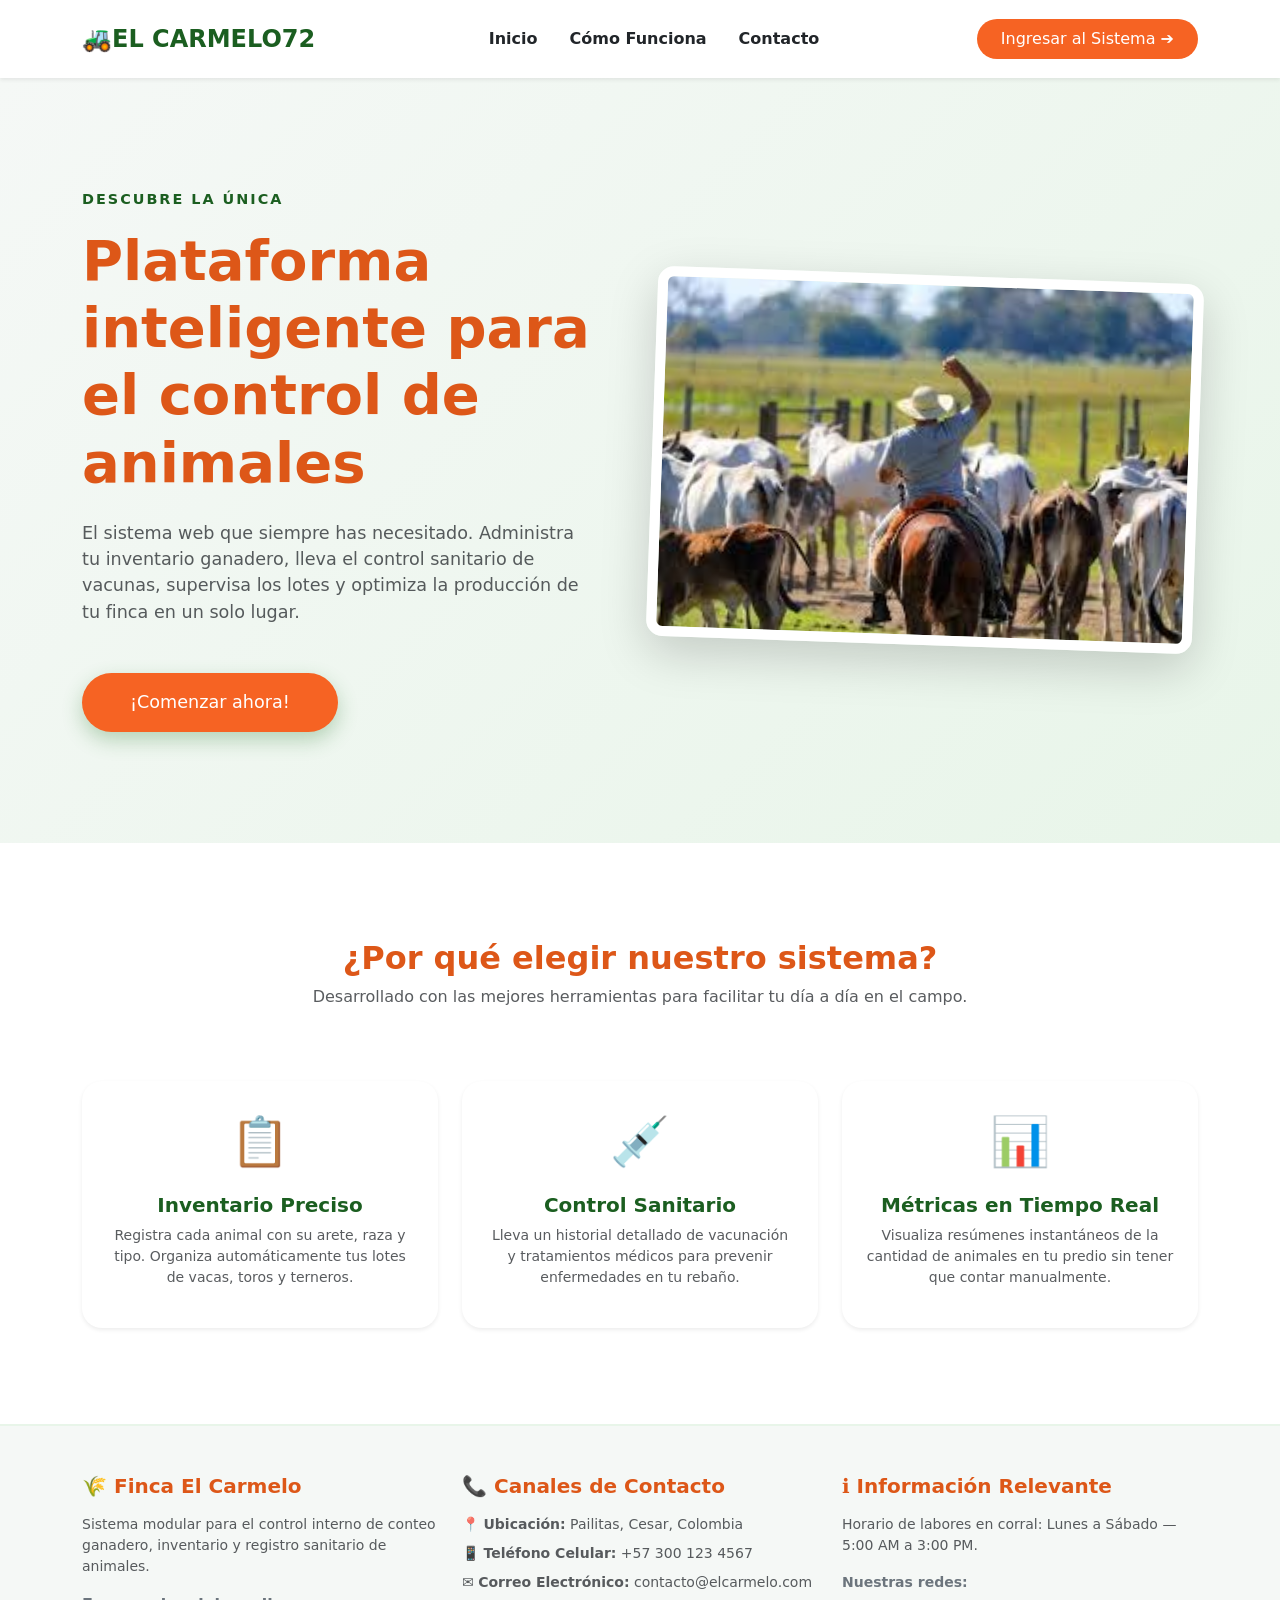
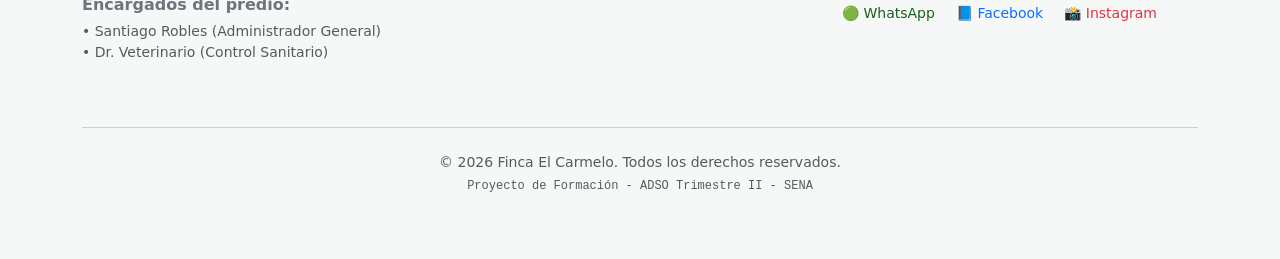
==== commit d6e6f639: "version 0.4" ====
--- a/index.html
+++ b/index.html
@@ -14,8 +14,8 @@
     <!-- BARRA DE NAVEGACIÓN SUPERIOR -->
     <nav class="navbar navbar-expand-lg navbar-light bg-white py-3 shadow-sm">
         <div class="container">
-            <a class="navbar-brand fw-bold" style="color: #1b5e20; font-size: 1.5rem;" href="#">
-                🚜 MI GRANJA - EL CARMELO
+            <a class="navbar-brand fw-bold" style="color: #dd5718; font-size: 1.5rem;" href="#">
+                🚜EL CARMELO72
             </a>
             <button class="navbar-toggler" type="button" data-bs-toggle="collapse" data-bs-target="#menuPrincipal">
                 <span class="navbar-toggler-icon"></span>
@@ -39,7 +39,7 @@
                 <!-- Texto Izquierdo -->
                 <div class="col-lg-6 mb-5 mb-lg-0 pe-lg-5">
                     <p class="text-success fw-bold text-uppercase" style="letter-spacing: 2px; font-size: 0.9rem;">Descubre la única</p>
-                    <h1 class="display-4 fw-bold mb-4" style="color: #1b5e20; line-height: 1.2;">
+                    <h1 class="display-4 fw-bold mb-4" style="color: #dd5718; line-height: 1.2;">
                         Plataforma inteligente para el control de animales
                     </h1>
                     <p class="lead text-muted mb-5" style="font-size: 1.1rem;">
@@ -66,7 +66,7 @@
     <section id="beneficios" class="py-5 bg-white">
         <div class="container py-5">
             <div class="text-center mb-5">
-                <h2 class="fw-bold" style="color: #1b5e20;">¿Por qué elegir nuestro sistema?</h2>
+                <h2 class="fw-bold" style="color: #dd5718;">¿Por qué elegir nuestro sistema?</h2>
                 <p class="text-muted">Desarrollado con las mejores herramientas para facilitar tu día a día en el campo.</p>
             </div>
             
@@ -101,7 +101,7 @@
         <div class="container">
             <div class="row text-center text-md-start">
                 <div class="col-md-4 mb-4">
-                    <h5 class="fw-bold mb-3" style="color: #1b5e20;">🌾 Finca El Carmelo</h5>
+                    <h5 class="fw-bold mb-3" style="color: #dd5718;">🌾 Finca El Carmelo</h5>
                     <p class="text-muted small">Sistema modular para el control interno de conteo ganadero, inventario y registro sanitario de animales.</p>
                     <p class="mb-1 mt-3 fw-semibold text-secondary">Encargados del predio:</p>
                     <ul class="list-unstyled text-muted small">
@@ -110,7 +110,7 @@
                     </ul>
                 </div>
                 <div class="col-md-4 mb-4">
-                    <h5 class="fw-bold mb-3" style="color: #1b5e20;">📞 Canales de Contacto</h5>
+                    <h5 class="fw-bold mb-3" style="color: #dd5718;">📞 Canales de Contacto</h5>
                     <ul class="list-unstyled text-muted small">
                         <li class="mb-2">📍 <strong>Ubicación:</strong> Pailitas, Cesar, Colombia</li> 
                         <li class="mb-2">📱 <strong>Teléfono Celular:</strong> +57 300 123 4567</li>      
@@ -118,7 +118,7 @@
                     </ul>
                 </div>
                 <div class="col-md-4 mb-4">
-                    <h5 class="fw-bold mb-3" style="color: #1b5e20;">ℹ️ Información Relevante</h5>
+                    <h5 class="fw-bold mb-3" style="color: #dd5718;">ℹ️ Información Relevante</h5>
                     <p class="text-muted small mb-3">Horario de labores en corral: Lunes a Sábado — 5:00 AM a 3:00 PM.</p>
                     <p class="mb-2 fw-semibold text-secondary small">Nuestras redes:</p>
                     <div class="redes-sociales">
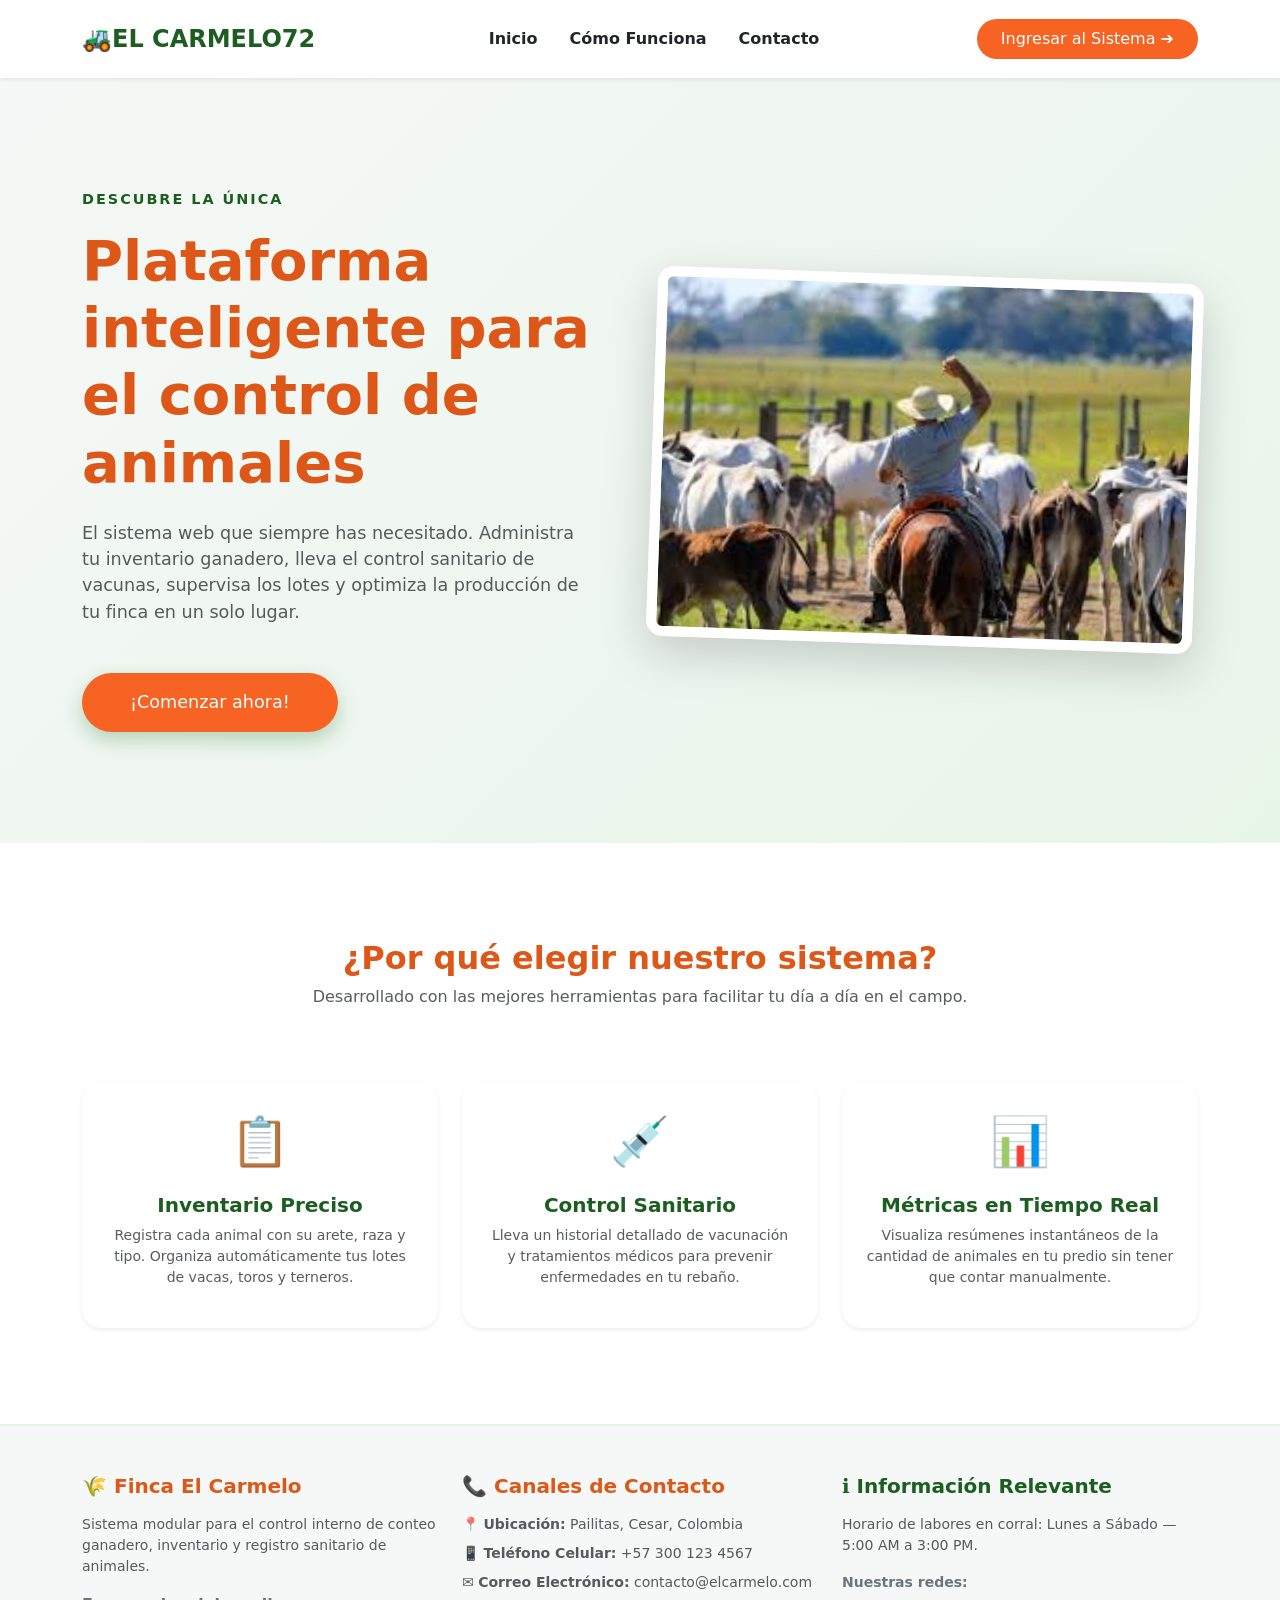
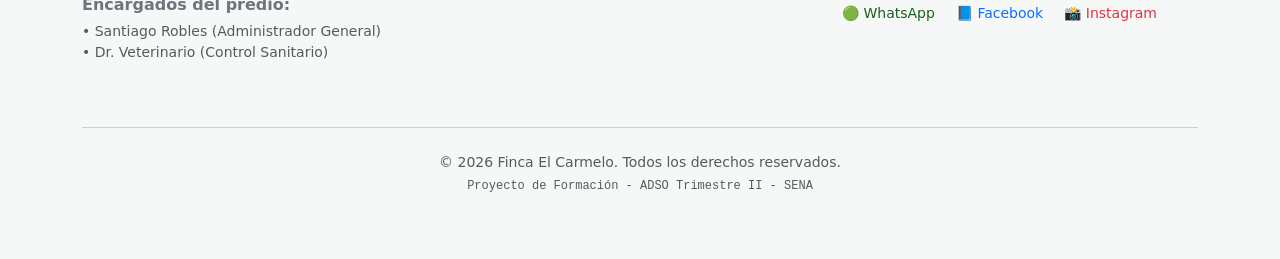
==== commit bceeaf2f: "Actualizacion V5" ====
--- a/index.html
+++ b/index.html
@@ -118,7 +118,7 @@
                     </ul>
                 </div>
                 <div class="col-md-4 mb-4">
-                    <h5 class="fw-bold mb-3" style="color: #dd5718;">ℹ️ Información Relevante</h5>
+                    <h5 class="fw-bold mb-3" style="color: # ;">ℹ️ Información Relevante</h5>
                     <p class="text-muted small mb-3">Horario de labores en corral: Lunes a Sábado — 5:00 AM a 3:00 PM.</p>
                     <p class="mb-2 fw-semibold text-secondary small">Nuestras redes:</p>
                     <div class="redes-sociales">
